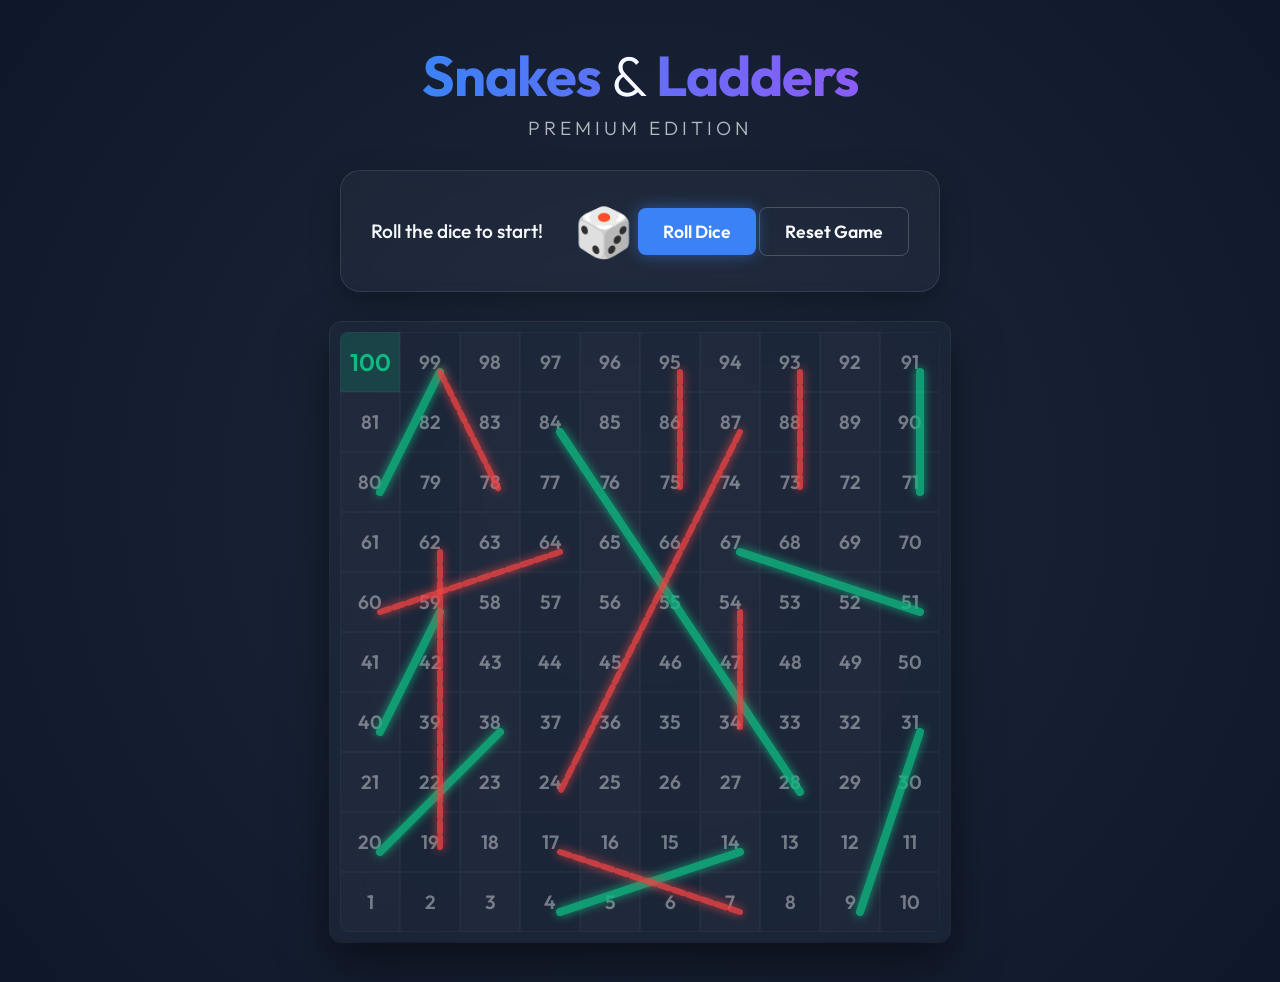
==== snakes_and_ladders/index.html @ 1aba2774 "Add premium Snakes and Ladders game with dynamic SVG board" ====
<!DOCTYPE html>
<html lang="en">
<head>
    <meta charset="UTF-8">
    <meta name="viewport" content="width=device-width, initial-scale=1.0">
    <title>Snakes & Ladders - Premium Edition</title>
    <link rel="stylesheet" href="style.css">
    <link href="https://fonts.googleapis.com/css2?family=Outfit:wght@300;500;700&display=swap" rel="stylesheet">
</head>
<body>
    <div class="game-container">
        <header>
            <h1>Snakes <span>&</span> Ladders</h1>
            <p class="subtitle">Premium Edition</p>
        </header>

        <div class="controls-panel">
            <div class="status" id="status-text">Roll the dice to start!</div>
            <div class="dice-container">
                <div class="dice" id="dice">🎲</div>
            </div>
            <button id="roll-btn" class="glow-btn">Roll Dice</button>
            <button id="reset-btn" class="outline-btn">Reset Game</button>
        </div>

        <div class="board-wrapper">
            <div class="board" id="board"></div>
            <svg class="overlay" id="svg-overlay"></svg>
            <div class="player" id="player"></div>
        </div>
    </div>

    <script src="script.js"></script>
</body>
</html>
---- snakes_and_ladders/style.css ----
:root {
    --bg-color: #0f172a;
    --board-bg: rgba(30, 41, 59, 0.7);
    --primary: #3b82f6;
    --primary-glow: rgba(59, 130, 246, 0.5);
    --secondary: #8b5cf6;
    --snake: #ef4444;
    --ladder: #10b981;
    --text: #f8fafc;
    --board-size: 600px;
    --cell-size: calc(var(--board-size) / 10);
}

* { margin: 0; padding: 0; box-sizing: border-box; }

body {
    background: radial-gradient(circle at center, #1e293b 0%, #0f172a 100%);
    color: var(--text);
    font-family: 'Outfit', sans-serif;
    min-height: 100vh;
    display: flex;
    justify-content: center;
    align-items: center;
    overflow-x: hidden;
}

.game-container {
    display: flex;
    flex-direction: column;
    align-items: center;
    gap: 30px;
    padding: 40px;
}

header { text-align: center; }
h1 { font-size: 3.5rem; font-weight: 700; background: linear-gradient(to right, var(--primary), var(--secondary)); -webkit-background-clip: text; color: transparent; letter-spacing: -1px; }
h1 span { color: var(--text); -webkit-background-clip: unset; font-weight: 300; }
.subtitle { font-size: 1.2rem; font-weight: 300; letter-spacing: 4px; text-transform: uppercase; opacity: 0.7; margin-top: 5px; }

.controls-panel {
    background: rgba(255, 255, 255, 0.03);
    border: 1px solid rgba(255, 255, 255, 0.1);
    border-radius: 20px;
    padding: 30px;
    width: 100%;
    max-width: var(--board-size);
    display: flex;
    align-items: center;
    justify-content: space-between;
    backdrop-filter: blur(10px);
    box-shadow: 0 10px 30px rgba(0,0,0,0.3);
}

.status { font-size: 1.2rem; font-weight: 500; width: 200px; }
.dice-container { font-size: 3rem; width: 60px; text-align: center; animation: none; transition: transform 0.3s; }
.dice-container.rolling { animation: roll 0.5s infinite linear; }
@keyframes roll { 0% { transform: rotate(0deg) scale(1); } 50% { transform: rotate(180deg) scale(1.2); } 100% { transform: rotate(360deg) scale(1); } }

button {
    font-family: 'Outfit', sans-serif; font-size: 1.1rem; font-weight: 600;
    padding: 12px 25px; border-radius: 8px; cursor: pointer; transition: all 0.3s;
}
.glow-btn {
    background: var(--primary); color: white; border: none;
    box-shadow: 0 0 15px var(--primary-glow);
}
.glow-btn:hover { background: #2563eb; box-shadow: 0 0 25px var(--primary-glow); transform: translateY(-2px); }
.glow-btn:disabled { background: #475569; box-shadow: none; cursor: not-allowed; transform: none; }
.outline-btn { background: transparent; border: 1px solid rgba(255,255,255,0.2); color: var(--text); }
.outline-btn:hover { background: rgba(255,255,255,0.1); }

/* Board */
.board-wrapper {
    position: relative;
    width: var(--board-size);
    height: var(--board-size);
    border-radius: 12px;
    box-shadow: 0 20px 50px rgba(0,0,0,0.5), 0 0 0 1px rgba(255,255,255,0.1);
    background: var(--board-bg);
    backdrop-filter: blur(20px);
    padding: 10px;
    box-sizing: content-box;
}
.board {
    display: grid;
    grid-template-columns: repeat(10, 1fr);
    grid-template-rows: repeat(10, 1fr);
    width: 100%; height: 100%;
    border-radius: 8px;
    overflow: hidden;
}

.cell {
    display: flex; justify-content: center; align-items: center;
    font-weight: 600; font-size: 1.2rem;
    color: rgba(255,255,255,0.4);
    position: relative;
    border: 1px solid rgba(255,255,255,0.03);
}
.cell.alt-bg { background: rgba(255,255,255,0.02); }
.cell.win-cell { background: rgba(16, 185, 129, 0.2); color: var(--ladder); font-size: 1.5rem; }

/* SVG Overlay for drawing Snakes and Ladders */
.overlay {
    position: absolute; top: 10px; left: 10px;
    width: var(--board-size); height: var(--board-size);
    pointer-events: none; z-index: 5;
}
.line-snake { stroke: var(--snake); stroke-width: 6; stroke-dasharray: 10 5; stroke-linecap: round; opacity: 0.8; filter: drop-shadow(0 0 5px var(--snake)); }
.line-ladder { stroke: var(--ladder); stroke-width: 8; stroke-linecap: round; opacity: 0.8; filter: drop-shadow(0 0 5px var(--ladder)); }

/* Player */
.player {
    width: calc(var(--cell-size) * 0.6);
    height: calc(var(--cell-size) * 0.6);
    background: radial-gradient(circle at 30% 30%, #fff, #fbbf24);
    border-radius: 50%;
    position: absolute;
    z-index: 10;
    transition: all 0.5s cubic-bezier(0.34, 1.56, 0.64, 1);
    box-shadow: 0 5px 15px rgba(251, 191, 36, 0.6), inset -2px -2px 6px rgba(0,0,0,0.3);
    top: 10px; left: 10px;
    transform: translate(-50%, -50%); /* Center on coordinates */
    opacity: 0; /* Hidden until game starts */
}

@media (max-width: 768px) {
    :root { --board-size: 90vw; }
    h1 { font-size: 2.5rem; }
    .controls-panel { flex-direction: column; gap: 15px; text-align: center; }
    .status { width: 100%; margin-bottom: 10px; }
    .cell { font-size: 0.9rem; }
}
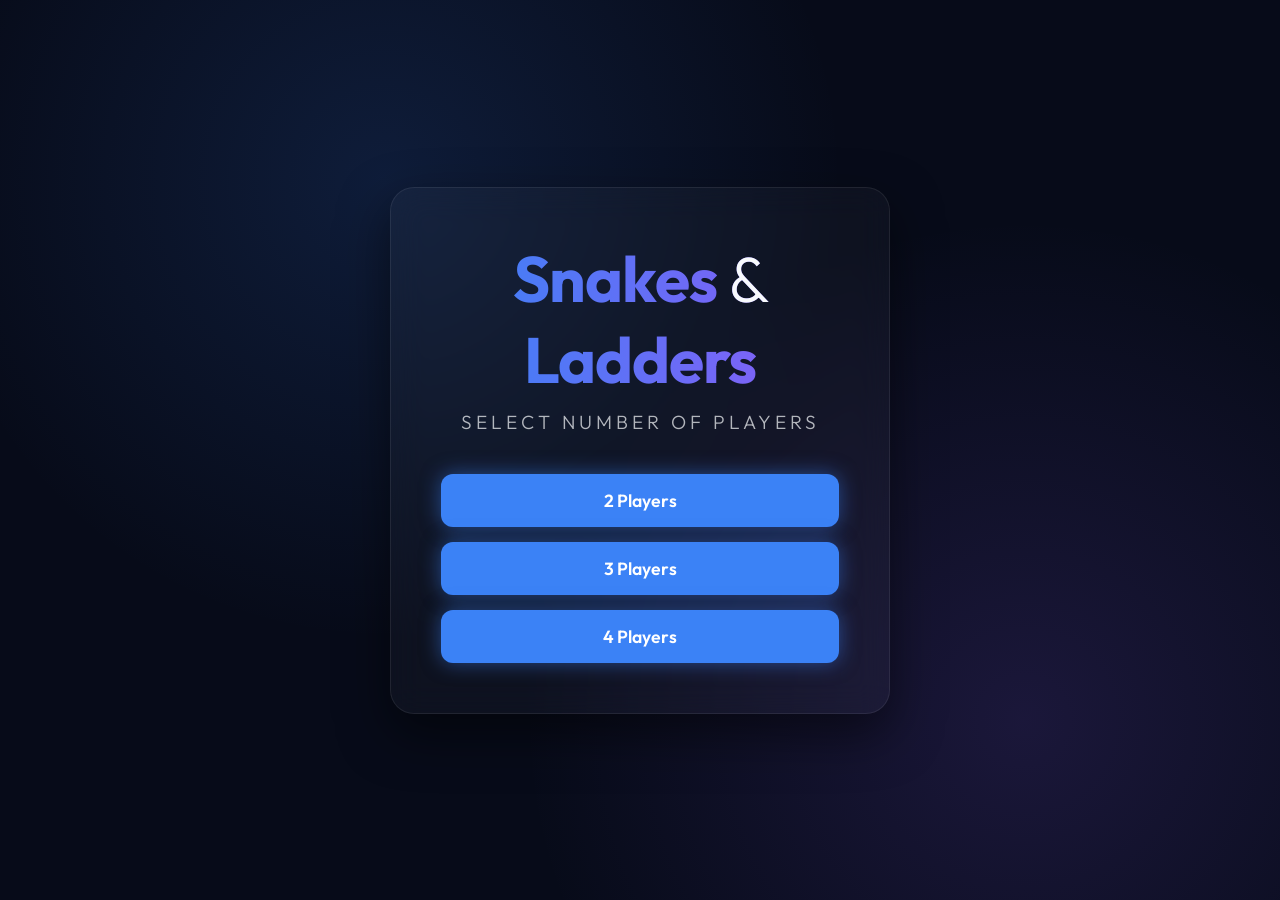
==== commit 580b65ca: "UI/UX upgrade: Add Multiplayer (2-4), disable scrolling for app-like feel, elegant flex layout" ====
--- a/snakes_and_ladders/index.html
+++ b/snakes_and_ladders/index.html
@@ -2,31 +2,56 @@
 <html lang="en">
 <head>
     <meta charset="UTF-8">
-    <meta name="viewport" content="width=device-width, initial-scale=1.0">
-    <title>Snakes & Ladders - Premium Edition</title>
+    <meta name="viewport" content="width=device-width, initial-scale=1.0, maximum-scale=1.0, user-scalable=no">
+    <title>Snakes & Ladders - Premium Multiplayer</title>
     <link rel="stylesheet" href="style.css">
     <link href="https://fonts.googleapis.com/css2?family=Outfit:wght@300;500;700&display=swap" rel="stylesheet">
 </head>
 <body>
-    <div class="game-container">
-        <header>
+    <!-- Background Elements -->
+    <div class="ambient-bg"></div>
+
+    <!-- Setup Screen -->
+    <div id="setup-screen" class="screen active">
+        <div class="glass-panel text-center setup-panel">
             <h1>Snakes <span>&</span> Ladders</h1>
-            <p class="subtitle">Premium Edition</p>
-        </header>
+            <p class="subtitle">Select Number of Players</p>
+            <div class="player-select">
+                <button class="glow-btn" data-players="2">2 Players</button>
+                <button class="glow-btn" data-players="3">3 Players</button>
+                <button class="glow-btn" data-players="4">4 Players</button>
+            </div>
+        </div>
+    </div>
 
-        <div class="controls-panel">
-            <div class="status" id="status-text">Roll the dice to start!</div>
-            <div class="dice-container">
-                <div class="dice" id="dice">🎲</div>
-            </div>
-            <button id="roll-btn" class="glow-btn">Roll Dice</button>
-            <button id="reset-btn" class="outline-btn">Reset Game</button>
-        </div>
+    <!-- Game Screen -->
+    <div id="game-screen" class="screen">
+        <div class="game-layout">
+            <aside class="sidebar glass-panel">
+                <header class="sidebar-header">
+                    <h2>Snakes <span>&</span> Ladders</h2>
+                </header>
+                
+                <div id="players-list" class="players-list">
+                    <!-- Player cards injected here -->
+                </div>
 
-        <div class="board-wrapper">
-            <div class="board" id="board"></div>
-            <svg class="overlay" id="svg-overlay"></svg>
-            <div class="player" id="player"></div>
+                <div class="dice-section">
+                    <div class="status" id="status-text">Ready to play!</div>
+                    <div class="dice-container"><div class="dice" id="dice">🎲</div></div>
+                    <button id="roll-btn" class="glow-btn roll-btn">Roll Dice</button>
+                </div>
+                
+                <button id="reset-btn" class="outline-btn small-btn">End Game</button>
+            </aside>
+
+            <main class="board-area">
+                <div class="board-wrapper">
+                    <div class="board" id="board"></div>
+                    <svg class="overlay" id="svg-overlay"></svg>
+                    <div id="pieces-container"></div>
+                </div>
+            </main>
         </div>
     </div>
 
--- a/snakes_and_ladders/style.css
+++ b/snakes_and_ladders/style.css
@@ -1,133 +1,169 @@
 :root {
-    --bg-color: #0f172a;
-    --board-bg: rgba(30, 41, 59, 0.7);
+    --bg-dark: #070b19;
+    --board-bg: rgba(15, 23, 42, 0.75);
     --primary: #3b82f6;
     --primary-glow: rgba(59, 130, 246, 0.5);
     --secondary: #8b5cf6;
     --snake: #ef4444;
     --ladder: #10b981;
     --text: #f8fafc;
-    --board-size: 600px;
-    --cell-size: calc(var(--board-size) / 10);
+    --p1: #ef4444; /* Red */
+    --p2: #3b82f6; /* Blue */
+    --p3: #10b981; /* Green */
+    --p4: #f59e0b; /* Yellow */
 }
 
 * { margin: 0; padding: 0; box-sizing: border-box; }
 
 body {
-    background: radial-gradient(circle at center, #1e293b 0%, #0f172a 100%);
+    background-color: var(--bg-dark);
     color: var(--text);
     font-family: 'Outfit', sans-serif;
-    min-height: 100vh;
-    display: flex;
-    justify-content: center;
-    align-items: center;
-    overflow-x: hidden;
+    height: 100vh;
+    width: 100vw;
+    overflow: hidden; /* No scrolling */
+    position: relative;
 }
 
-.game-container {
-    display: flex;
-    flex-direction: column;
-    align-items: center;
-    gap: 30px;
-    padding: 40px;
+.ambient-bg {
+    position: absolute; top: 0; left: 0; width: 100%; height: 100%;
+    background: radial-gradient(circle at 30% 20%, rgba(59, 130, 246, 0.15), transparent 40%),
+                radial-gradient(circle at 80% 80%, rgba(139, 92, 246, 0.15), transparent 40%);
+    z-index: -1;
 }
 
-header { text-align: center; }
-h1 { font-size: 3.5rem; font-weight: 700; background: linear-gradient(to right, var(--primary), var(--secondary)); -webkit-background-clip: text; color: transparent; letter-spacing: -1px; }
-h1 span { color: var(--text); -webkit-background-clip: unset; font-weight: 300; }
-.subtitle { font-size: 1.2rem; font-weight: 300; letter-spacing: 4px; text-transform: uppercase; opacity: 0.7; margin-top: 5px; }
+/* Screens */
+.screen { display: none; width: 100%; height: 100%; position: absolute; top: 0; left: 0; }
+.screen.active { display: flex; justify-content: center; align-items: center; }
 
-.controls-panel {
+/* Setup Panel */
+.setup-panel { padding: 50px; width: 90%; max-width: 500px; }
+.setup-panel h1 { font-size: 4rem; font-weight: 700; background: linear-gradient(to right, var(--primary), var(--secondary)); -webkit-background-clip: text; color: transparent; letter-spacing: -1px; margin-bottom: 10px; }
+.setup-panel h1 span { color: var(--text); -webkit-background-clip: unset; font-weight: 300; }
+.setup-panel .subtitle { font-size: 1.2rem; font-weight: 300; letter-spacing: 4px; text-transform: uppercase; opacity: 0.7; margin-bottom: 40px; }
+.player-select { display: flex; flex-direction: column; gap: 15px; }
+
+/* Global Components */
+.glass-panel {
     background: rgba(255, 255, 255, 0.03);
-    border: 1px solid rgba(255, 255, 255, 0.1);
-    border-radius: 20px;
-    padding: 30px;
-    width: 100%;
-    max-width: var(--board-size);
-    display: flex;
-    align-items: center;
-    justify-content: space-between;
-    backdrop-filter: blur(10px);
-    box-shadow: 0 10px 30px rgba(0,0,0,0.3);
+    border: 1px solid rgba(255, 255, 255, 0.08);
+    border-radius: 24px;
+    backdrop-filter: blur(16px);
+    box-shadow: 0 20px 50px rgba(0,0,0,0.5);
+}
+.text-center { text-align: center; }
+
+button { font-family: 'Outfit', sans-serif; font-size: 1.1rem; font-weight: 600; padding: 15px 30px; border-radius: 12px; cursor: pointer; transition: all 0.3s cubic-bezier(0.16, 1, 0.3, 1); }
+.glow-btn { background: var(--primary); color: white; border: none; box-shadow: 0 0 20px var(--primary-glow); }
+.glow-btn:hover { background: #2563eb; box-shadow: 0 0 30px var(--primary-glow); transform: translateY(-2px); }
+.glow-btn:disabled { background: #334155; box-shadow: none; cursor: not-allowed; transform: none; color: #94a3b8; }
+.outline-btn { background: transparent; border: 1px solid rgba(255,255,255,0.2); color: var(--text); }
+.outline-btn:hover { background: rgba(255,255,255,0.1); }
+.small-btn { padding: 10px 20px; font-size: 0.9rem; margin-top: auto; }
+
+/* Game Layout */
+.game-layout { display: flex; width: 100%; height: 100%; padding: 20px; gap: 20px; box-sizing: border-box; }
+
+/* Sidebar */
+.sidebar {
+    width: 350px; flex-shrink: 0; display: flex; flex-direction: column; padding: 30px; height: 100%;
+}
+.sidebar-header h2 { font-size: 2.2rem; font-weight: 700; margin-bottom: 30px; text-align: center; color: var(--primary); }
+.sidebar-header h2 span { color: var(--text); font-weight: 300; }
+
+.players-list { display: flex; flex-direction: column; gap: 12px; margin-bottom: 30px; flex: 1; overflow-y: auto; }
+.player-card { 
+    display: flex; align-items: center; justify-content: space-between; 
+    padding: 15px 20px; border-radius: 12px; background: rgba(255,255,255,0.02); 
+    border: 1px solid rgba(255,255,255,0.05); transition: all 0.3s ease; opacity: 0.5;
+}
+.player-card.active { opacity: 1; transform: scale(1.02); background: rgba(255,255,255,0.06); border-color: rgba(255,255,255,0.2); box-shadow: 0 10px 20px rgba(0,0,0,0.2); }
+.player-info { display: flex; align-items: center; gap: 15px; }
+.p-indicator { width: 20px; height: 20px; border-radius: 50%; box-shadow: inset -2px -2px 5px rgba(0,0,0,0.4); }
+.p-name { font-weight: 600; font-size: 1.1rem; }
+.p-pos { font-size: 1.2rem; font-weight: 700; color: rgba(255,255,255,0.5); }
+
+.dice-section { text-align: center; background: rgba(0,0,0,0.2); padding: 25px; border-radius: 16px; margin-bottom: 20px; }
+.status { font-size: 1.2rem; font-weight: 500; margin-bottom: 15px; min-height: 28px; }
+.dice-container { font-size: 4rem; height: 80px; display: flex; justify-content: center; align-items: center; margin-bottom: 20px; }
+.dice { transition: transform 0.3s; }
+.dice-container.rolling .dice { animation: roll 0.4s infinite linear; }
+@keyframes roll { 0% { transform: rotate(0deg) scale(1); } 50% { transform: rotate(180deg) scale(1.2); } 100% { transform: rotate(360deg) scale(1); } }
+.roll-btn { width: 100%; font-size: 1.2rem; padding: 15px; }
+
+/* Board Area */
+.board-area { flex: 1; display: flex; justify-content: center; align-items: center; position: relative; }
+.board-wrapper {
+    position: relative;
+    /* Aspect ratio 1:1, max out available height or width minus padding */
+    width: min(90vmin, 850px);
+    height: min(90vmin, 850px);
+    border-radius: 16px;
+    box-shadow: 0 30px 60px rgba(0,0,0,0.6), 0 0 0 1px rgba(255,255,255,0.08);
+    background: var(--board-bg);
+    backdrop-filter: blur(20px);
+    padding: 10px; box-sizing: content-box;
 }
 
-.status { font-size: 1.2rem; font-weight: 500; width: 200px; }
-.dice-container { font-size: 3rem; width: 60px; text-align: center; animation: none; transition: transform 0.3s; }
-.dice-container.rolling { animation: roll 0.5s infinite linear; }
-@keyframes roll { 0% { transform: rotate(0deg) scale(1); } 50% { transform: rotate(180deg) scale(1.2); } 100% { transform: rotate(360deg) scale(1); } }
+.board { display: grid; grid-template-columns: repeat(10, 1fr); grid-template-rows: repeat(10, 1fr); width: 100%; height: 100%; border-radius: 10px; overflow: hidden; }
+.cell { display: flex; justify-content: flex-start; align-items: flex-end; padding: 5px; font-weight: 700; font-size: 1.2rem; color: rgba(255,255,255,0.2); position: relative; border: 1px solid rgba(255,255,255,0.02); }
+.cell.alt-bg { background: rgba(255,255,255,0.015); }
+.cell.win-cell { background: rgba(16, 185, 129, 0.15); color: var(--ladder); font-size: 1.8rem; justify-content: center; align-items: center; }
 
-button {
-    font-family: 'Outfit', sans-serif; font-size: 1.1rem; font-weight: 600;
-    padding: 12px 25px; border-radius: 8px; cursor: pointer; transition: all 0.3s;
+/* SVG Overlay */
+.overlay { position: absolute; top: 10px; left: 10px; width: min(90vmin, 850px); height: min(90vmin, 850px); pointer-events: none; z-index: 5; }
+.line-snake { stroke: var(--snake); stroke-width: 6; stroke-dasharray: 12 6; stroke-linecap: round; opacity: 0.7; filter: drop-shadow(0 0 8px rgba(239, 68, 68, 0.6)); }
+.line-ladder { stroke: var(--ladder); stroke-width: 8; stroke-linecap: round; opacity: 0.7; filter: drop-shadow(0 0 8px rgba(16, 185, 129, 0.6)); }
+
+/* Player Pieces */
+#pieces-container { position: absolute; top: 10px; left: 10px; width: 100%; height: 100%; pointer-events: none; z-index: 10; }
+.piece {
+    width: clamp(15px, 3.5vmin, 35px);
+    height: clamp(15px, 3.5vmin, 35px);
+    border-radius: 50%; position: absolute;
+    transition: all 0.5s cubic-bezier(0.34, 1.56, 0.64, 1);
+    transform: translate(-50%, -50%);
+    box-shadow: inset -2px -2px 6px rgba(0,0,0,0.5), 0 5px 15px rgba(0,0,0,0.5);
+    border: 2px solid rgba(255,255,255,0.8);
+    opacity: 0; /* Hidden initially */
 }
-.glow-btn {
-    background: var(--primary); color: white; border: none;
-    box-shadow: 0 0 15px var(--primary-glow);
+.piece.p0 { background: var(--p1); box-shadow: inset -2px -2px 6px rgba(0,0,0,0.5), 0 0 15px var(--p1); }
+.piece.p1 { background: var(--p2); box-shadow: inset -2px -2px 6px rgba(0,0,0,0.5), 0 0 15px var(--p2); }
+.piece.p2 { background: var(--p3); box-shadow: inset -2px -2px 6px rgba(0,0,0,0.5), 0 0 15px var(--p3); }
+.piece.p3 { background: var(--p4); box-shadow: inset -2px -2px 6px rgba(0,0,0,0.5), 0 0 15px var(--p4); }
+
+/* Win Overlay */
+.win-overlay {
+    position: absolute; top: 0; left: 0; width: 100%; height: 100%;
+    background: rgba(0,0,0,0.8); z-index: 50; display: flex; flex-direction: column;
+    justify-content: center; align-items: center; border-radius: 16px; backdrop-filter: blur(5px);
 }
-.glow-btn:hover { background: #2563eb; box-shadow: 0 0 25px var(--primary-glow); transform: translateY(-2px); }
-.glow-btn:disabled { background: #475569; box-shadow: none; cursor: not-allowed; transform: none; }
-.outline-btn { background: transparent; border: 1px solid rgba(255,255,255,0.2); color: var(--text); }
-.outline-btn:hover { background: rgba(255,255,255,0.1); }
+.win-overlay h2 { font-size: 4rem; color: var(--accent); margin-bottom: 20px; text-shadow: 0 0 20px var(--primary); }
+.win-overlay button { margin-top: 20px; }
 
-/* Board */
-.board-wrapper {
-    position: relative;
-    width: var(--board-size);
-    height: var(--board-size);
-    border-radius: 12px;
-    box-shadow: 0 20px 50px rgba(0,0,0,0.5), 0 0 0 1px rgba(255,255,255,0.1);
-    background: var(--board-bg);
-    backdrop-filter: blur(20px);
-    padding: 10px;
-    box-sizing: content-box;
+/* Mobile View adjustments */
+@media (max-width: 900px) {
+    .game-layout { flex-direction: column-reverse; padding: 10px; overflow-y: auto; height: 100%; justify-content: flex-end;}
+    /* Let the container scroll only on mobile if it has to, but we try to fit it */
+    body { overflow-y: auto; height: 100vh; }
+    
+    .board-area { flex: none; height: auto; margin-top: 10px;}
+    .board-wrapper { width: 95vw; height: 95vw; max-width: 500px; max-height: 500px; padding: 5px;}
+    .overlay { width: min(95vw, 500px); height: min(95vw, 500px); top: 5px; left: 5px; }
+    #pieces-container { top: 5px; left: 5px; }
+    .cell { font-size: 0.9rem; padding: 2px; }
+
+    .sidebar { width: 100%; height: auto; padding: 20px; margin-bottom: 20px; }
+    .sidebar-header { display: none; } /* Hide on mobile to save space */
+    .players-list { flex-direction: row; flex-wrap: wrap; margin-bottom: 15px; }
+    .player-card { flex: 1; min-width: 120px; padding: 10px; }
+    .p-name { font-size: 0.9rem; }
+    .p-pos { font-size: 1rem; }
+    
+    .dice-section { padding: 15px; margin-bottom: 10px; }
+    .dice-container { height: 60px; font-size: 3rem; margin-bottom: 10px; }
+    .status { font-size: 1rem; margin-bottom: 10px; }
+    .roll-btn { padding: 12px; font-size: 1.1rem; }
+    
+    .setup-panel h1 { font-size: 3rem; }
 }
-.board {
-    display: grid;
-    grid-template-columns: repeat(10, 1fr);
-    grid-template-rows: repeat(10, 1fr);
-    width: 100%; height: 100%;
-    border-radius: 8px;
-    overflow: hidden;
-}
-
-.cell {
-    display: flex; justify-content: center; align-items: center;
-    font-weight: 600; font-size: 1.2rem;
-    color: rgba(255,255,255,0.4);
-    position: relative;
-    border: 1px solid rgba(255,255,255,0.03);
-}
-.cell.alt-bg { background: rgba(255,255,255,0.02); }
-.cell.win-cell { background: rgba(16, 185, 129, 0.2); color: var(--ladder); font-size: 1.5rem; }
-
-/* SVG Overlay for drawing Snakes and Ladders */
-.overlay {
-    position: absolute; top: 10px; left: 10px;
-    width: var(--board-size); height: var(--board-size);
-    pointer-events: none; z-index: 5;
-}
-.line-snake { stroke: var(--snake); stroke-width: 6; stroke-dasharray: 10 5; stroke-linecap: round; opacity: 0.8; filter: drop-shadow(0 0 5px var(--snake)); }
-.line-ladder { stroke: var(--ladder); stroke-width: 8; stroke-linecap: round; opacity: 0.8; filter: drop-shadow(0 0 5px var(--ladder)); }
-
-/* Player */
-.player {
-    width: calc(var(--cell-size) * 0.6);
-    height: calc(var(--cell-size) * 0.6);
-    background: radial-gradient(circle at 30% 30%, #fff, #fbbf24);
-    border-radius: 50%;
-    position: absolute;
-    z-index: 10;
-    transition: all 0.5s cubic-bezier(0.34, 1.56, 0.64, 1);
-    box-shadow: 0 5px 15px rgba(251, 191, 36, 0.6), inset -2px -2px 6px rgba(0,0,0,0.3);
-    top: 10px; left: 10px;
-    transform: translate(-50%, -50%); /* Center on coordinates */
-    opacity: 0; /* Hidden until game starts */
-}
-
-@media (max-width: 768px) {
-    :root { --board-size: 90vw; }
-    h1 { font-size: 2.5rem; }
-    .controls-panel { flex-direction: column; gap: 15px; text-align: center; }
-    .status { width: 100%; margin-bottom: 10px; }
-    .cell { font-size: 0.9rem; }
-}
